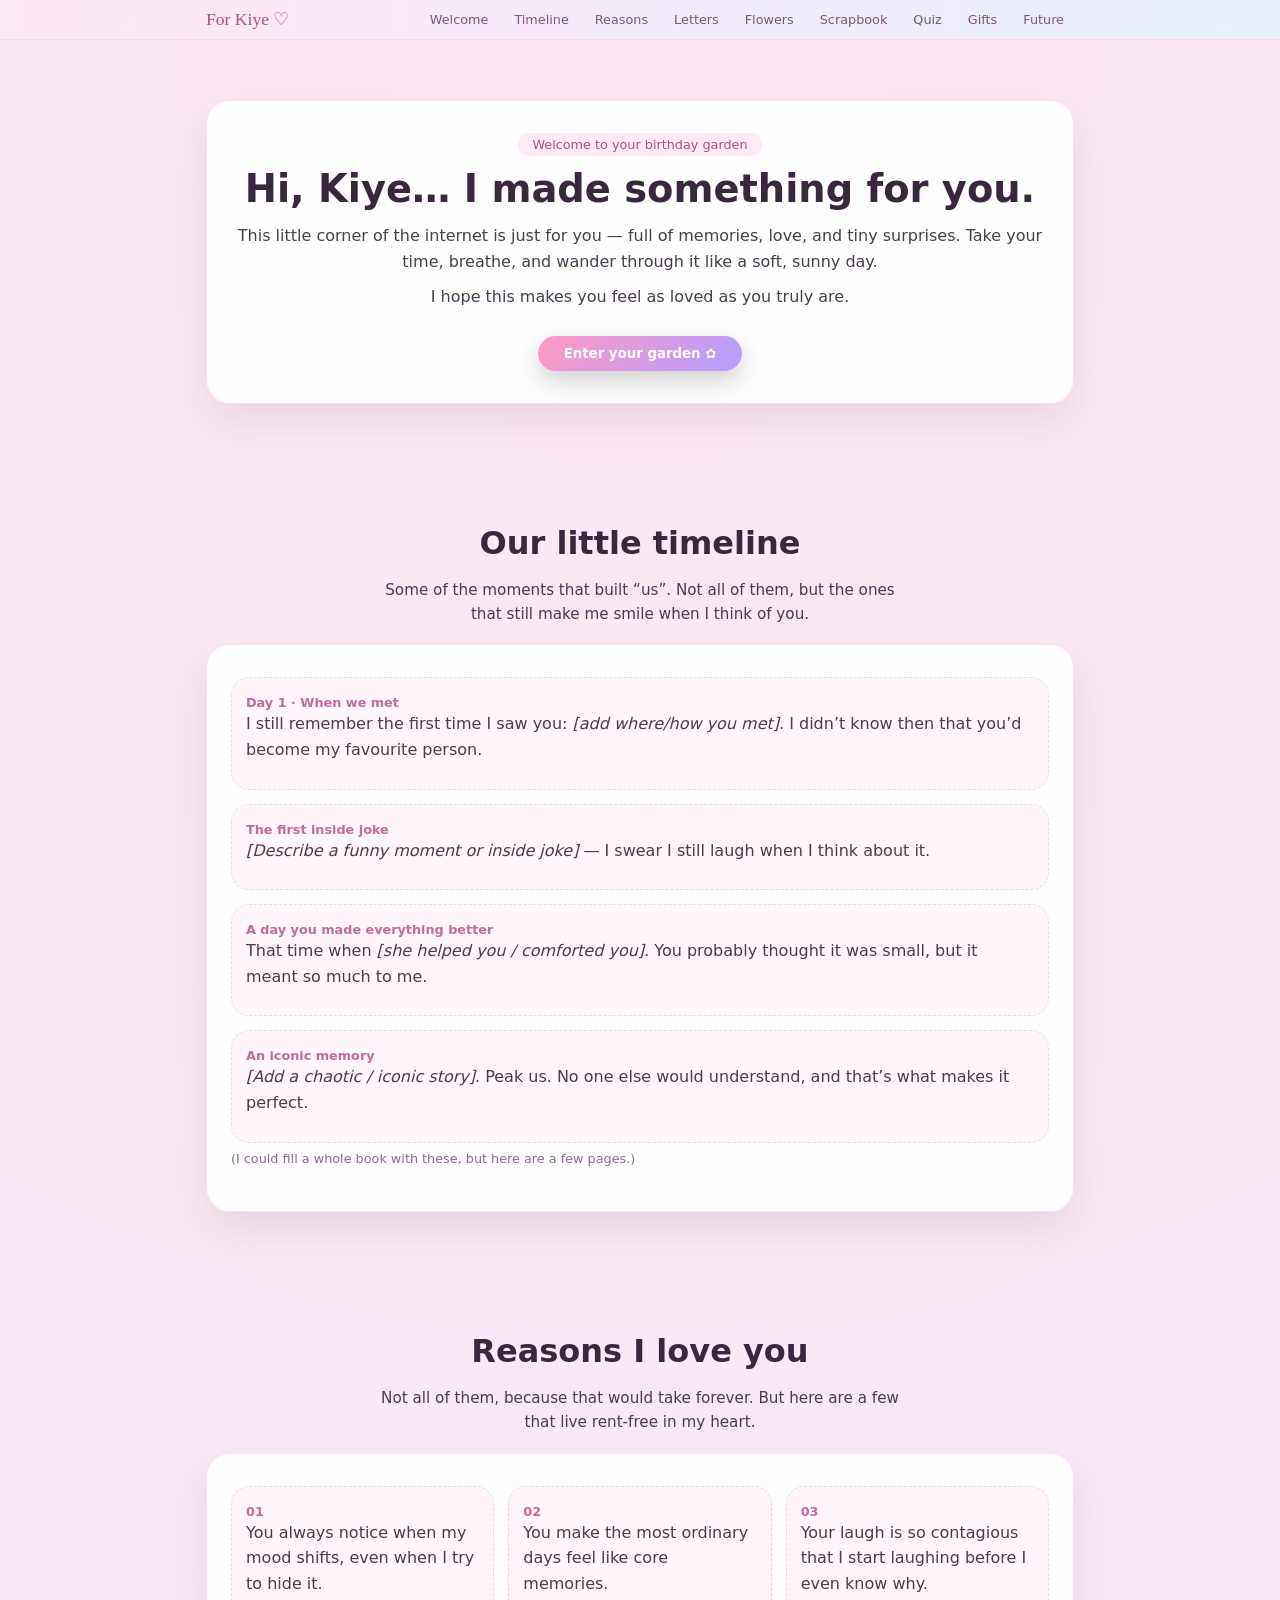
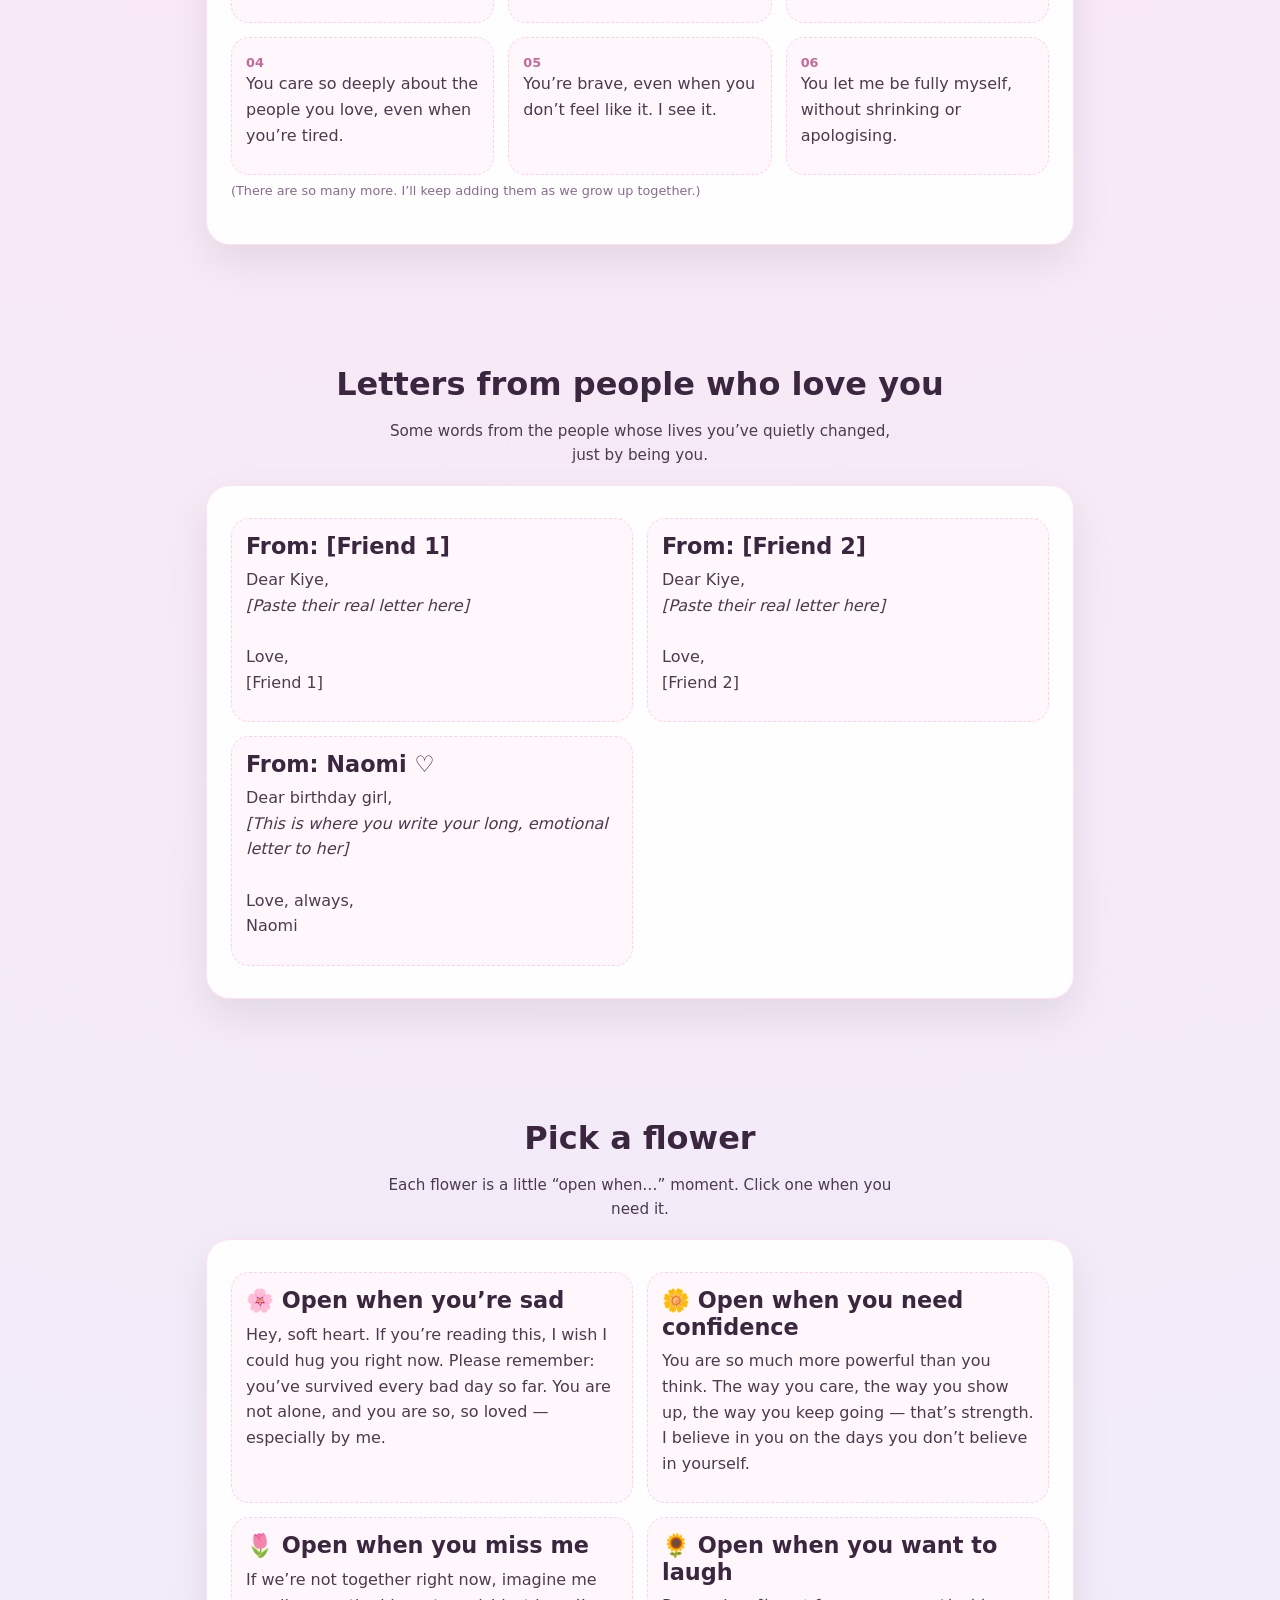
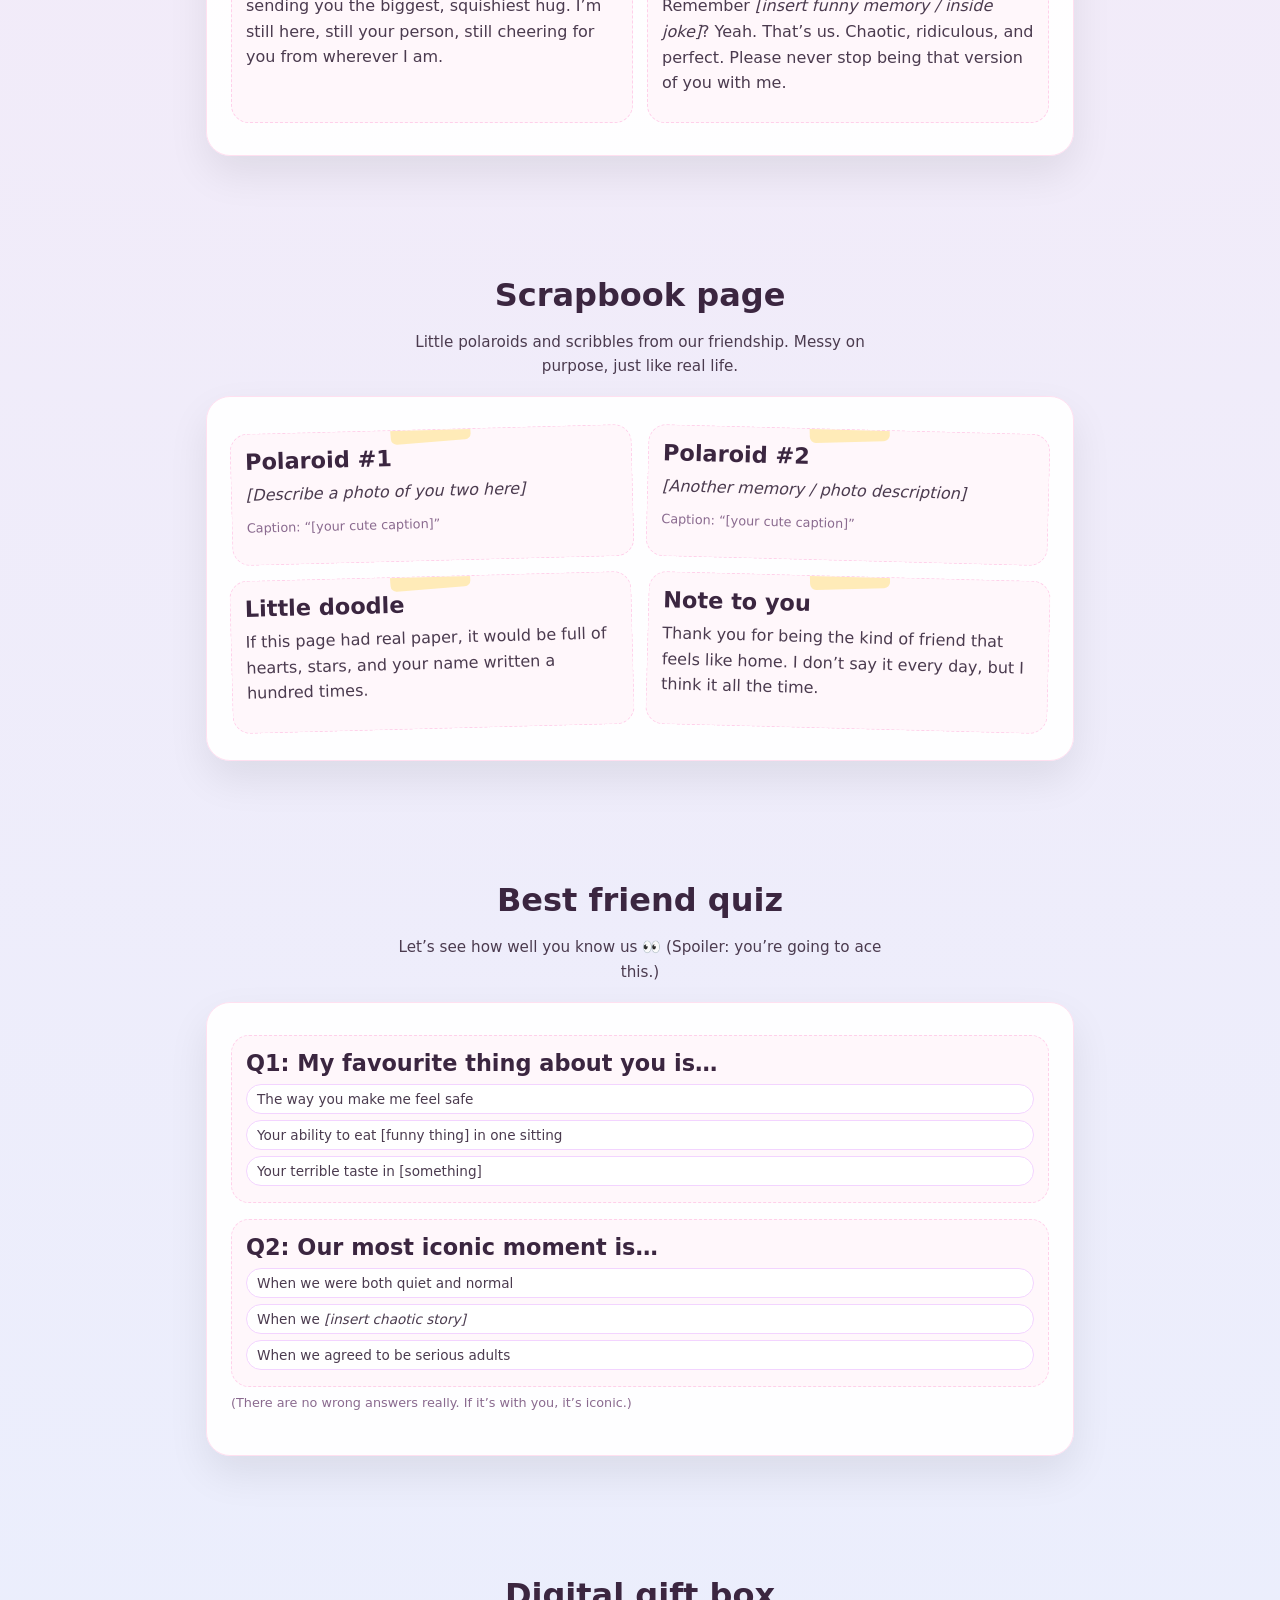
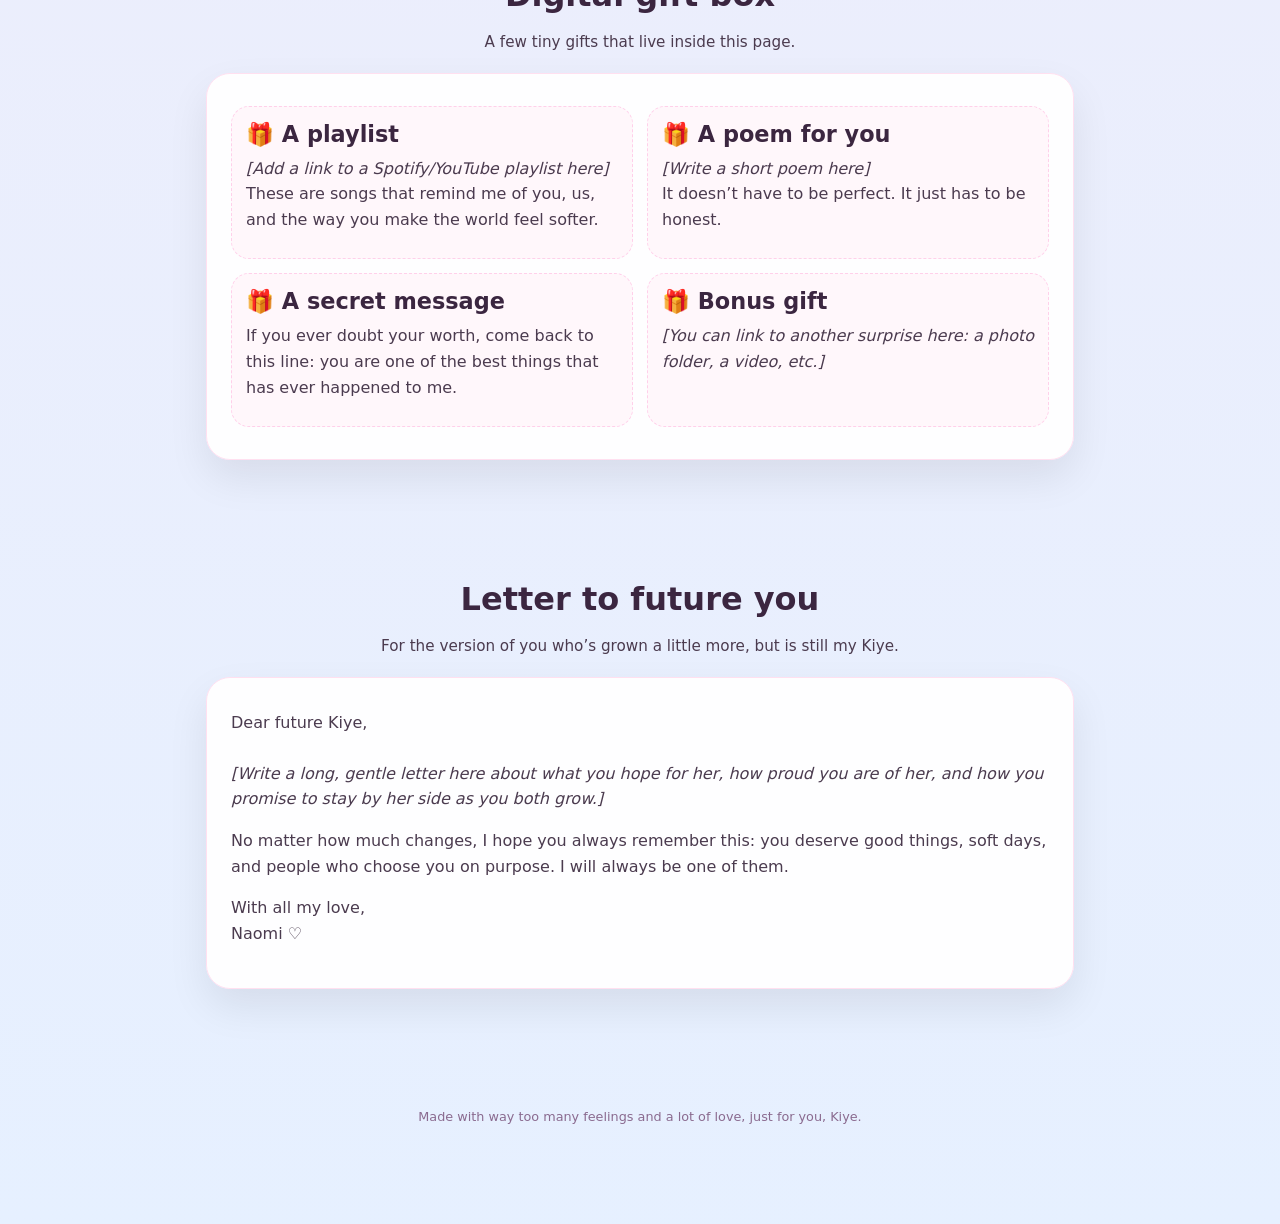
==== index.html @ 46d987bc "Rename index.html.md to index.html" ====
<!DOCTYPE html>  
<html lang="en">  
<head>  
  <meta charset="UTF-8" />  
  <title>Kiye’s Birthday Garden</title>  
  <meta name="viewport" content="width=device-width, initial-scale=1" />  
  <style>  
    :root {  
      --bg1: #ffe6f2;  
      --bg2: #e6f0ff;  
      --card: #ffffffee;  
      --accent: #ff9ac4;  
      --accent2: #b39dff;  
      --text: #4b3b4f;  
      --soft: #fff7fb;  
    }  
  
    * {  
      box-sizing: border-box;  
      margin: 0;  
      padding: 0;  
      font-family: "Poppins", system-ui, -apple-system, BlinkMacSystemFont, sans-serif;  
    }  
  
    body {  
      background: radial-gradient(circle at top, var(--bg1), var(--bg2));  
      color: var(--text);  
      min-height: 100vh;  
      overflow-x: hidden;  
    }  
  
    /* Simple floating petals */  
    .petal {  
      position: fixed;  
      width: 14px;  
      height: 18px;  
      background: #ffd1e6;  
      border-radius: 50% 50% 50% 0;  
      opacity: 0.7;  
      animation: fall 12s linear infinite;  
      z-index: 0;  
    }  
  
    @keyframes fall {  
      0% {  
        transform: translateY(-10vh) translateX(0) rotate(0deg);  
        opacity: 0;  
      }  
      10% {  
        opacity: 0.7;  
      }  
      100% {  
        transform: translateY(110vh) translateX(40px) rotate(120deg);  
        opacity: 0;  
      }  
    }  
  
    main {  
      position: relative;  
      z-index: 1;  
    }  
  
    section {  
      padding: 60px 16px;  
      max-width: 900px;  
      margin: 0 auto;  
    }  
  
    .card {  
      background: var(--card);  
      border-radius: 24px;  
      padding: 32px 24px;  
      box-shadow: 0 18px 40px rgba(0, 0, 0, 0.08);  
      border: 1px solid #ffe0f0;  
    }  
  
    h1, h2, h3 {  
      font-family: "Dancing Script", "Segoe Script", system-ui;  
      color: #3b2640;  
    }  
  
    h1 {  
      font-size: 2.4rem;  
      margin-bottom: 12px;  
    }  
  
    h2 {  
      font-size: 2rem;  
      margin-bottom: 16px;  
    }  
  
    h3 {  
      font-size: 1.4rem;  
      margin-bottom: 8px;  
    }  
  
    p {  
      line-height: 1.6;  
      margin-bottom: 10px;  
    }  
  
    .center {  
      text-align: center;  
    }  
  
    .btn {  
      display: inline-block;  
      padding: 10px 26px;  
      border-radius: 999px;  
      border: none;  
      background: linear-gradient(135deg, var(--accent), var(--accent2));  
      color: white;  
      font-weight: 600;  
      cursor: pointer;  
      box-shadow: 0 10px 25px rgba(0, 0, 0, 0.18);  
      transition: transform 0.15s ease, box-shadow 0.15s ease;  
      text-decoration: none;  
      margin-top: 16px;  
    }  
  
    .btn:hover {  
      transform: translateY(-2px);  
      box-shadow: 0 14px 30px rgba(0, 0, 0, 0.22);  
    }  
  
    .pill {  
      display: inline-block;  
      padding: 4px 14px;  
      border-radius: 999px;  
      background: #ffeaf6;  
      color: #b34f7a;  
      font-size: 0.8rem;  
      margin-bottom: 10px;  
    }  
  
    .grid {  
      display: grid;  
      gap: 14px;  
    }  
  
    @media (min-width: 700px) {  
      .grid-2 {  
        grid-template-columns: repeat(2, minmax(0, 1fr));  
      }  
      .grid-3 {  
        grid-template-columns: repeat(3, minmax(0, 1fr));  
      }  
    }  
  
    .reason-card, .flower-card, .letter-card, .scrap-card, .quiz-card, .gift-card {  
      background: var(--soft);  
      border-radius: 18px;  
      padding: 14px 14px 16px;  
      border: 1px dashed #ffd0ea;  
      position: relative;  
      overflow: hidden;  
    }  
  
    .reason-card span.num {  
      font-size: 0.8rem;  
      color: #c46a9a;  
      font-weight: 600;  
    }  
  
    .tag {  
      font-size: 0.75rem;  
      background: #f2e9ff;  
      color: #6b4bb3;  
      padding: 3px 10px;  
      border-radius: 999px;  
      display: inline-block;  
      margin-top: 6px;  
    }  
  
    .section-title {  
      margin-bottom: 18px;  
      text-align: center;  
    }  
  
    .section-title p {  
      max-width: 520px;  
      margin: 6px auto 0;  
      font-size: 0.95rem;  
    }  
  
    .hidden {  
      display: none;  
    }  
  
    nav {  
      position: sticky;  
      top: 0;  
      z-index: 5;  
      background: linear-gradient(to right, #ffe6f2ee, #e6f0ffee);  
      backdrop-filter: blur(10px);  
      border-bottom: 1px solid #ffd6ec;  
    }  
  
    nav .nav-inner {  
      max-width: 900px;  
      margin: 0 auto;  
      padding: 8px 16px;  
      display: flex;  
      align-items: center;  
      justify-content: space-between;  
      gap: 10px;  
      font-size: 0.9rem;  
    }  
  
    nav .nav-links {  
      display: flex;  
      flex-wrap: wrap;  
      gap: 6px;  
    }  
  
    nav button {  
      border-radius: 999px;  
      border: none;  
      padding: 4px 10px;  
      background: transparent;  
      cursor: pointer;  
      color: #7a567f;  
      font-size: 0.8rem;  
    }  
  
    nav button:hover {  
      background: #ffeaf6;  
    }  
  
    nav .logo {  
      font-family: "Dancing Script", "Segoe Script";  
      font-size: 1.1rem;  
      color: #b34f7a;  
    }  
  
    .scrap-card {  
      transform: rotate(-1.5deg);  
    }  
  
    .scrap-card:nth-child(2n) {  
      transform: rotate(1.5deg);  
    }  
  
    .scrap-tape {  
      position: absolute;  
      top: -10px;  
      left: 50%;  
      transform: translateX(-50%) rotate(-3deg);  
      width: 80px;  
      height: 22px;  
      background: #ffe9a8;  
      opacity: 0.8;  
      border-radius: 6px;  
    }  
  
    .quiz-option {  
      margin-top: 6px;  
      padding: 6px 10px;  
      border-radius: 999px;  
      border: 1px solid #f3d4ff;  
      font-size: 0.85rem;  
      cursor: pointer;  
      background: white;  
    }  
  
    .quiz-option.correct {  
      background: #e4ffe9;  
      border-color: #8fd39f;  
    }  
  
    .quiz-option.wrong {  
      background: #ffe4e4;  
      border-color: #ff9b9b;  
    }  
  
    .small-note {  
      font-size: 0.8rem;  
      color: #8a6a8f;  
      margin-top: 6px;  
    }  
  
    .footer {  
      text-align: center;  
      font-size: 0.8rem;  
      padding-bottom: 40px;  
      color: #8a6a8f;  
    }  
  </style>  
</head>  
<body>  
  <!-- floating petals -->  
  <script>  
    for (let i = 0; i < 18; i++) {  
      const p = document.createElement("div");  
      p.className = "petal";  
      p.style.left = Math.random() * 100 + "vw";  
      p.style.animationDelay = (Math.random() * 10) + "s";  
      p.style.opacity = 0.4 + Math.random() * 0.4;  
      document.body.appendChild(p);  
    }  
  </script>  
  
  <nav>  
    <div class="nav-inner">  
      <div class="logo">For Kiye ♡</div>  
      <div class="nav-links">  
        <button onclick="scrollToSection('welcome')">Welcome</button>  
        <button onclick="scrollToSection('timeline')">Timeline</button>  
        <button onclick="scrollToSection('reasons')">Reasons</button>  
        <button onclick="scrollToSection('letters')">Letters</button>  
        <button onclick="scrollToSection('flowers')">Flowers</button>  
        <button onclick="scrollToSection('scrapbook')">Scrapbook</button>  
        <button onclick="scrollToSection('quiz')">Quiz</button>  
        <button onclick="scrollToSection('gifts')">Gifts</button>  
        <button onclick="scrollToSection('future')">Future</button>  
      </div>  
    </div>  
  </nav>  
  
  <main>  
    <!-- WELCOME -->  
    <section id="welcome">  
      <div class="card center">  
        <div class="pill">Welcome to your birthday garden</div>  
        <h1>Hi, Kiye… I made something for you.</h1>  
        <p>  
          This little corner of the internet is just for you — full of memories, love,  
          and tiny surprises. Take your time, breathe, and wander through it like a  
          soft, sunny day.  
        </p>  
        <p>  
          I hope this makes you feel as loved as you truly are.  
        </p>  
        <button class="btn" onclick="scrollToSection('timeline')">Enter your garden ✿</button>  
      </div>  
    </section>  
  
    <!-- TIMELINE -->  
    <section id="timeline">  
      <div class="section-title">  
        <h2>Our little timeline</h2>  
        <p>Some of the moments that built “us”. Not all of them, but the ones that still make me smile when I think of you.</p>  
      </div>  
      <div class="card">  
        <div class="grid">  
          <!-- Edit these items with your real memories -->  
          <div class="reason-card">  
            <span class="num">Day 1 · When we met</span>  
            <p>  
              I still remember the first time I saw you: <em>[add where/how you met]</em>.  
              I didn’t know then that you’d become my favourite person.  
            </p>  
          </div>  
          <div class="reason-card">  
            <span class="num">The first inside joke</span>  
            <p>  
              <em>[Describe a funny moment or inside joke]</em> — I swear I still laugh  
              when I think about it.  
            </p>  
          </div>  
          <div class="reason-card">  
            <span class="num">A day you made everything better</span>  
            <p>  
              That time when <em>[she helped you / comforted you]</em>. You probably  
              thought it was small, but it meant so much to me.  
            </p>  
          </div>  
          <div class="reason-card">  
            <span class="num">An iconic memory</span>  
            <p>  
              <em>[Add a chaotic / iconic story]</em>. Peak us. No one else would  
              understand, and that’s what makes it perfect.  
            </p>  
          </div>  
        </div>  
        <p class="small-note">  
          (I could fill a whole book with these, but here are a few pages.)  
        </p>  
      </div>  
    </section>  
  
    <!-- REASONS I LOVE YOU -->  
    <section id="reasons">  
      <div class="section-title">  
        <h2>Reasons I love you</h2>  
        <p>Not all of them, because that would take forever. But here are a few that live rent-free in my heart.</p>  
      </div>  
      <div class="card">  
        <div class="grid grid-3">  
          <!-- Duplicate and edit as many as you want -->  
          <div class="reason-card">  
            <span class="num">01</span>  
            <p>You always notice when my mood shifts, even when I try to hide it.</p>  
          </div>  
          <div class="reason-card">  
            <span class="num">02</span>  
            <p>You make the most ordinary days feel like core memories.</p>  
          </div>  
          <div class="reason-card">  
            <span class="num">03</span>  
            <p>Your laugh is so contagious that I start laughing before I even know why.</p>  
          </div>  
          <div class="reason-card">  
            <span class="num">04</span>  
            <p>You care so deeply about the people you love, even when you’re tired.</p>  
          </div>  
          <div class="reason-card">  
            <span class="num">05</span>  
            <p>You’re brave, even when you don’t feel like it. I see it.</p>  
          </div>  
          <div class="reason-card">  
            <span class="num">06</span>  
            <p>You let me be fully myself, without shrinking or apologising.</p>  
          </div>  
        </div>  
        <p class="small-note">  
          (There are so many more. I’ll keep adding them as we grow up together.)  
        </p>  
      </div>  
    </section>  
  
    <!-- LETTERS FROM FRIENDS -->  
    <section id="letters">  
      <div class="section-title">  
        <h2>Letters from people who love you</h2>  
        <p>Some words from the people whose lives you’ve quietly changed, just by being you.</p>  
      </div>  
      <div class="card">  
        <div class="grid grid-2">  
          <!-- Friend letter 1 -->  
          <div class="letter-card">  
            <h3>From: [Friend 1]</h3>  
            <p>  
              Dear Kiye,<br />  
              <em>[Paste their real letter here]</em><br /><br />  
              Love,<br />  
              [Friend 1]  
            </p>  
          </div>  
          <!-- Friend letter 2 -->  
          <div class="letter-card">  
            <h3>From: [Friend 2]</h3>  
            <p>  
              Dear Kiye,<br />  
              <em>[Paste their real letter here]</em><br /><br />  
              Love,<br />  
              [Friend 2]  
            </p>  
          </div>  
          <!-- Add more letter-card divs as needed -->  
          <div class="letter-card">  
            <h3>From: Naomi ♡</h3>  
            <p>  
              Dear birthday girl,<br />  
              <em>[This is where you write your long, emotional letter to her]</em><br /><br />  
              Love, always,<br />  
              Naomi  
            </p>  
          </div>  
        </div>  
      </div>  
    </section>  
  
    <!-- FLOWER SURPRISE PAGE -->  
    <section id="flowers">  
      <div class="section-title">  
        <h2>Pick a flower</h2>  
        <p>Each flower is a little “open when…” moment. Click one when you need it.</p>  
      </div>  
      <div class="card">  
        <div class="grid grid-2">  
          <div class="flower-card">  
            <h3>🌸 Open when you’re sad</h3>  
            <p>  
              Hey, soft heart. If you’re reading this, I wish I could hug you right now.  
              Please remember: you’ve survived every bad day so far. You are not alone,  
              and you are so, so loved — especially by me.  
            </p>  
          </div>  
          <div class="flower-card">  
            <h3>🌼 Open when you need confidence</h3>  
            <p>  
              You are so much more powerful than you think. The way you care, the way  
              you show up, the way you keep going — that’s strength. I believe in you  
              on the days you don’t believe in yourself.  
            </p>  
          </div>  
          <div class="flower-card">  
            <h3>🌷 Open when you miss me</h3>  
            <p>  
              If we’re not together right now, imagine me sending you the biggest,  
              squishiest hug. I’m still here, still your person, still cheering for you  
              from wherever I am.  
            </p>  
          </div>  
          <div class="flower-card">  
            <h3>🌻 Open when you want to laugh</h3>  
            <p>  
              Remember <em>[insert funny memory / inside joke]</em>? Yeah. That’s us.  
              Chaotic, ridiculous, and perfect. Please never stop being that version of  
              you with me.  
            </p>  
          </div>  
        </div>  
      </div>  
    </section>  
  
    <!-- SCRAPBOOK -->  
    <section id="scrapbook">  
      <div class="section-title">  
        <h2>Scrapbook page</h2>  
        <p>Little polaroids and scribbles from our friendship. Messy on purpose, just like real life.</p>  
      </div>  
      <div class="card">  
        <div class="grid grid-2">  
          <div class="scrap-card">  
            <div class="scrap-tape"></div>  
            <h3>Polaroid #1</h3>  
            <p><em>[Describe a photo of you two here]</em></p>  
            <p class="small-note">Caption: “[your cute caption]”</p>  
          </div>  
          <div class="scrap-card">  
            <div class="scrap-tape"></div>  
            <h3>Polaroid #2</h3>  
            <p><em>[Another memory / photo description]</em></p>  
            <p class="small-note">Caption: “[your cute caption]”</p>  
          </div>  
          <div class="scrap-card">  
            <div class="scrap-tape"></div>  
            <h3>Little doodle</h3>  
            <p>  
              If this page had real paper, it would be full of hearts, stars, and your  
              name written a hundred times.  
            </p>  
          </div>  
          <div class="scrap-card">  
            <div class="scrap-tape"></div>  
            <h3>Note to you</h3>  
            <p>  
              Thank you for being the kind of friend that feels like home. I don’t say  
              it every day, but I think it all the time.  
            </p>  
          </div>  
        </div>  
      </div>  
    </section>  
  
    <!-- QUIZ -->  
    <section id="quiz">  
      <div class="section-title">  
        <h2>Best friend quiz</h2>  
        <p>Let’s see how well you know us 👀 (Spoiler: you’re going to ace this.)</p>  
      </div>  
      <div class="card">  
        <div class="quiz-card">  
          <h3>Q1: My favourite thing about you is…</h3>  
          <div class="quiz-option" onclick="markQuiz(this, true)">The way you make me feel safe</div>  
          <div class="quiz-option" onclick="markQuiz(this, false)">Your ability to eat [funny thing] in one sitting</div>  
          <div class="quiz-option" onclick="markQuiz(this, false)">Your terrible taste in [something]</div>  
        </div>  
        <div class="quiz-card" style="margin-top: 16px;">  
          <h3>Q2: Our most iconic moment is…</h3>  
          <div class="quiz-option" onclick="markQuiz(this, false)">When we were both quiet and normal</div>  
          <div class="quiz-option" onclick="markQuiz(this, true)">When we <em>[insert chaotic story]</em></div>  
          <div class="quiz-option" onclick="markQuiz(this, false)">When we agreed to be serious adults</div>  
        </div>  
        <p class="small-note">  
          (There are no wrong answers really. If it’s with you, it’s iconic.)  
        </p>  
      </div>  
    </section>  
  
    <!-- GIFTS -->  
    <section id="gifts">  
      <div class="section-title">  
        <h2>Digital gift box</h2>  
        <p>A few tiny gifts that live inside this page.</p>  
      </div>  
      <div class="card">  
        <div class="grid grid-2">  
          <div class="gift-card">  
            <h3>🎁 A playlist</h3>  
            <p>  
              <em>[Add a link to a Spotify/YouTube playlist here]</em><br />  
              These are songs that remind me of you, us, and the way you make the world  
              feel softer.  
            </p>  
          </div>  
          <div class="gift-card">  
            <h3>🎁 A poem for you</h3>  
            <p>  
              <em>[Write a short poem here]</em><br />  
              It doesn’t have to be perfect. It just has to be honest.  
            </p>  
          </div>  
          <div class="gift-card">  
            <h3>🎁 A secret message</h3>  
            <p>  
              If you ever doubt your worth, come back to this line: you are one of the  
              best things that has ever happened to me.  
            </p>  
          </div>  
          <div class="gift-card">  
            <h3>🎁 Bonus gift</h3>  
            <p>  
              <em>[You can link to another surprise here: a photo folder, a video, etc.]</em>  
            </p>  
          </div>  
        </div>  
      </div>  
    </section>  
  
    <!-- LETTER TO FUTURE KIYE -->  
    <section id="future">  
      <div class="section-title">  
        <h2>Letter to future you</h2>  
        <p>For the version of you who’s grown a little more, but is still my Kiye.</p>  
      </div>  
      <div class="card">  
        <p>  
          Dear future Kiye,<br /><br />  
          <em>  
            [Write a long, gentle letter here about what you hope for her, how proud  
            you are of her, and how you promise to stay by her side as you both grow.]  
          </em>  
        </p>  
        <p style="margin-top: 16px;">  
          No matter how much changes, I hope you always remember this: you deserve good  
          things, soft days, and people who choose you on purpose. I will always be one  
          of them.  
        </p>  
        <p style="margin-top: 16px;">  
          With all my love,<br />  
          Naomi ♡  
        </p>  
      </div>  
    </section>  
  
    <section>  
      <div class="footer">  
        Made with way too many feelings and a lot of love, just for you, Kiye.  
      </div>  
    </section>  
  </main>  
  
  <script>  
    function scrollToSection(id) {  
      const el = document.getElementById(id);  
      if (!el) return;  
      window.scrollTo({  
        top: el.offsetTop - 70,  
        behavior: "smooth"  
      });  
    }  
  
    function markQuiz(el, isCorrect) {  
      const siblings = el.parentElement.querySelectorAll(".quiz-option");  
      siblings.forEach(s => {  
        s.classList.remove("correct", "wrong");  
      });  
      el.classList.add(isCorrect ? "correct" : "wrong");  
    }  
  </script>  
</body>  
</html>
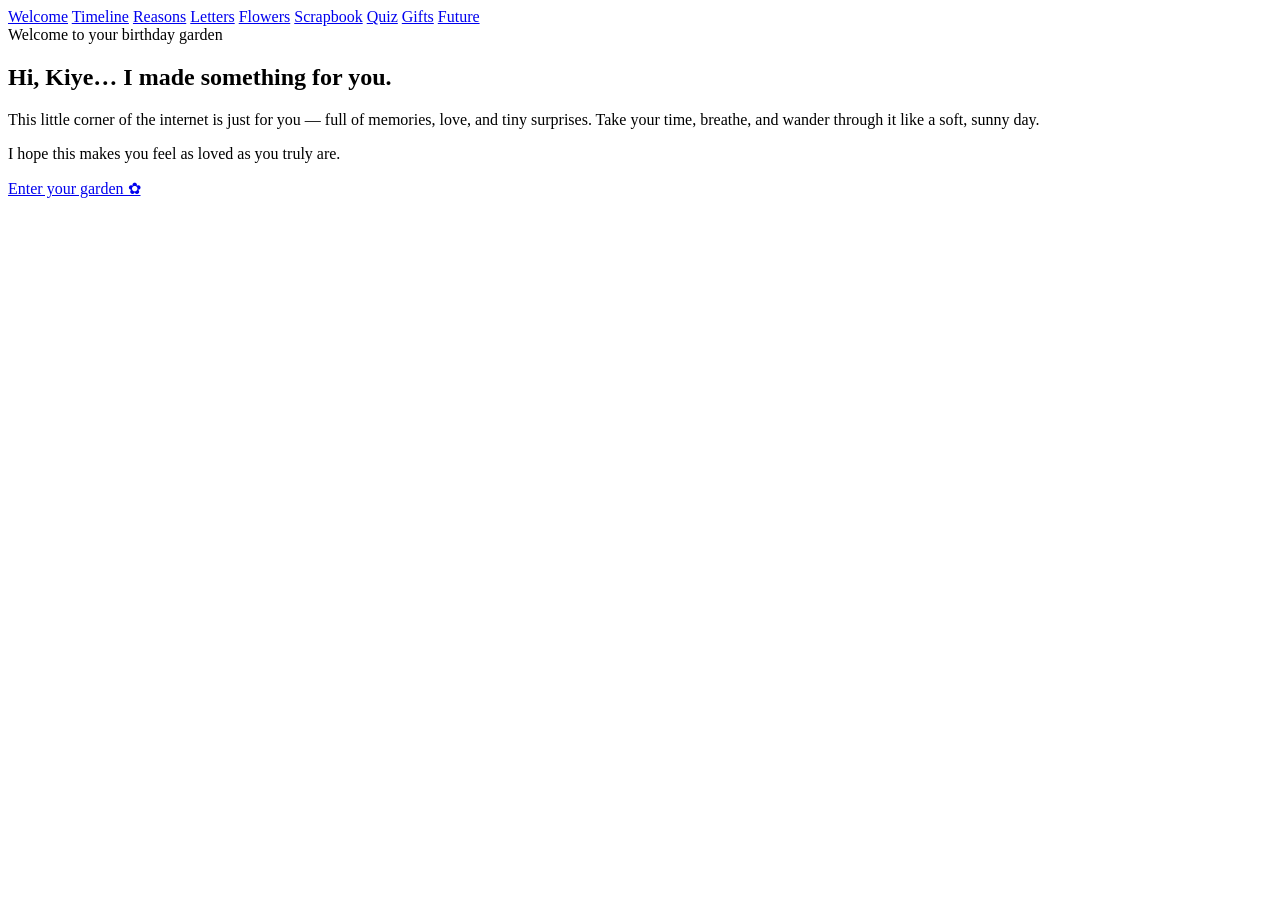
==== commit bfb1c7ef: "index.html" ====
--- a/index.html
+++ b/index.html
@@ -1,666 +1,44 @@
-<!DOCTYPE html>  
-<html lang="en">  
-<head>  
-  <meta charset="UTF-8" />  
-  <title>Kiye’s Birthday Garden</title>  
-  <meta name="viewport" content="width=device-width, initial-scale=1" />  
-  <style>  
-    :root {  
-      --bg1: #ffe6f2;  
-      --bg2: #e6f0ff;  
-      --card: #ffffffee;  
-      --accent: #ff9ac4;  
-      --accent2: #b39dff;  
-      --text: #4b3b4f;  
-      --soft: #fff7fb;  
-    }  
-  
-    * {  
-      box-sizing: border-box;  
-      margin: 0;  
-      padding: 0;  
-      font-family: "Poppins", system-ui, -apple-system, BlinkMacSystemFont, sans-serif;  
-    }  
-  
-    body {  
-      background: radial-gradient(circle at top, var(--bg1), var(--bg2));  
-      color: var(--text);  
-      min-height: 100vh;  
-      overflow-x: hidden;  
-    }  
-  
-    /* Simple floating petals */  
-    .petal {  
-      position: fixed;  
-      width: 14px;  
-      height: 18px;  
-      background: #ffd1e6;  
-      border-radius: 50% 50% 50% 0;  
-      opacity: 0.7;  
-      animation: fall 12s linear infinite;  
-      z-index: 0;  
-    }  
-  
-    @keyframes fall {  
-      0% {  
-        transform: translateY(-10vh) translateX(0) rotate(0deg);  
-        opacity: 0;  
-      }  
-      10% {  
-        opacity: 0.7;  
-      }  
-      100% {  
-        transform: translateY(110vh) translateX(40px) rotate(120deg);  
-        opacity: 0;  
-      }  
-    }  
-  
-    main {  
-      position: relative;  
-      z-index: 1;  
-    }  
-  
-    section {  
-      padding: 60px 16px;  
-      max-width: 900px;  
-      margin: 0 auto;  
-    }  
-  
-    .card {  
-      background: var(--card);  
-      border-radius: 24px;  
-      padding: 32px 24px;  
-      box-shadow: 0 18px 40px rgba(0, 0, 0, 0.08);  
-      border: 1px solid #ffe0f0;  
-    }  
-  
-    h1, h2, h3 {  
-      font-family: "Dancing Script", "Segoe Script", system-ui;  
-      color: #3b2640;  
-    }  
-  
-    h1 {  
-      font-size: 2.4rem;  
-      margin-bottom: 12px;  
-    }  
-  
-    h2 {  
-      font-size: 2rem;  
-      margin-bottom: 16px;  
-    }  
-  
-    h3 {  
-      font-size: 1.4rem;  
-      margin-bottom: 8px;  
-    }  
-  
-    p {  
-      line-height: 1.6;  
-      margin-bottom: 10px;  
-    }  
-  
-    .center {  
-      text-align: center;  
-    }  
-  
-    .btn {  
-      display: inline-block;  
-      padding: 10px 26px;  
-      border-radius: 999px;  
-      border: none;  
-      background: linear-gradient(135deg, var(--accent), var(--accent2));  
-      color: white;  
-      font-weight: 600;  
-      cursor: pointer;  
-      box-shadow: 0 10px 25px rgba(0, 0, 0, 0.18);  
-      transition: transform 0.15s ease, box-shadow 0.15s ease;  
-      text-decoration: none;  
-      margin-top: 16px;  
-    }  
-  
-    .btn:hover {  
-      transform: translateY(-2px);  
-      box-shadow: 0 14px 30px rgba(0, 0, 0, 0.22);  
-    }  
-  
-    .pill {  
-      display: inline-block;  
-      padding: 4px 14px;  
-      border-radius: 999px;  
-      background: #ffeaf6;  
-      color: #b34f7a;  
-      font-size: 0.8rem;  
-      margin-bottom: 10px;  
-    }  
-  
-    .grid {  
-      display: grid;  
-      gap: 14px;  
-    }  
-  
-    @media (min-width: 700px) {  
-      .grid-2 {  
-        grid-template-columns: repeat(2, minmax(0, 1fr));  
-      }  
-      .grid-3 {  
-        grid-template-columns: repeat(3, minmax(0, 1fr));  
-      }  
-    }  
-  
-    .reason-card, .flower-card, .letter-card, .scrap-card, .quiz-card, .gift-card {  
-      background: var(--soft);  
-      border-radius: 18px;  
-      padding: 14px 14px 16px;  
-      border: 1px dashed #ffd0ea;  
-      position: relative;  
-      overflow: hidden;  
-    }  
-  
-    .reason-card span.num {  
-      font-size: 0.8rem;  
-      color: #c46a9a;  
-      font-weight: 600;  
-    }  
-  
-    .tag {  
-      font-size: 0.75rem;  
-      background: #f2e9ff;  
-      color: #6b4bb3;  
-      padding: 3px 10px;  
-      border-radius: 999px;  
-      display: inline-block;  
-      margin-top: 6px;  
-    }  
-  
-    .section-title {  
-      margin-bottom: 18px;  
-      text-align: center;  
-    }  
-  
-    .section-title p {  
-      max-width: 520px;  
-      margin: 6px auto 0;  
-      font-size: 0.95rem;  
-    }  
-  
-    .hidden {  
-      display: none;  
-    }  
-  
-    nav {  
-      position: sticky;  
-      top: 0;  
-      z-index: 5;  
-      background: linear-gradient(to right, #ffe6f2ee, #e6f0ffee);  
-      backdrop-filter: blur(10px);  
-      border-bottom: 1px solid #ffd6ec;  
-    }  
-  
-    nav .nav-inner {  
-      max-width: 900px;  
-      margin: 0 auto;  
-      padding: 8px 16px;  
-      display: flex;  
-      align-items: center;  
-      justify-content: space-between;  
-      gap: 10px;  
-      font-size: 0.9rem;  
-    }  
-  
-    nav .nav-links {  
-      display: flex;  
-      flex-wrap: wrap;  
-      gap: 6px;  
-    }  
-  
-    nav button {  
-      border-radius: 999px;  
-      border: none;  
-      padding: 4px 10px;  
-      background: transparent;  
-      cursor: pointer;  
-      color: #7a567f;  
-      font-size: 0.8rem;  
-    }  
-  
-    nav button:hover {  
-      background: #ffeaf6;  
-    }  
-  
-    nav .logo {  
-      font-family: "Dancing Script", "Segoe Script";  
-      font-size: 1.1rem;  
-      color: #b34f7a;  
-    }  
-  
-    .scrap-card {  
-      transform: rotate(-1.5deg);  
-    }  
-  
-    .scrap-card:nth-child(2n) {  
-      transform: rotate(1.5deg);  
-    }  
-  
-    .scrap-tape {  
-      position: absolute;  
-      top: -10px;  
-      left: 50%;  
-      transform: translateX(-50%) rotate(-3deg);  
-      width: 80px;  
-      height: 22px;  
-      background: #ffe9a8;  
-      opacity: 0.8;  
-      border-radius: 6px;  
-    }  
-  
-    .quiz-option {  
-      margin-top: 6px;  
-      padding: 6px 10px;  
-      border-radius: 999px;  
-      border: 1px solid #f3d4ff;  
-      font-size: 0.85rem;  
-      cursor: pointer;  
-      background: white;  
-    }  
-  
-    .quiz-option.correct {  
-      background: #e4ffe9;  
-      border-color: #8fd39f;  
-    }  
-  
-    .quiz-option.wrong {  
-      background: #ffe4e4;  
-      border-color: #ff9b9b;  
-    }  
-  
-    .small-note {  
-      font-size: 0.8rem;  
-      color: #8a6a8f;  
-      margin-top: 6px;  
-    }  
-  
-    .footer {  
-      text-align: center;  
-      font-size: 0.8rem;  
-      padding-bottom: 40px;  
-      color: #8a6a8f;  
-    }  
-  </style>  
-</head>  
-<body>  
-  <!-- floating petals -->  
-  <script>  
-    for (let i = 0; i < 18; i++) {  
-      const p = document.createElement("div");  
-      p.className = "petal";  
-      p.style.left = Math.random() * 100 + "vw";  
-      p.style.animationDelay = (Math.random() * 10) + "s";  
-      p.style.opacity = 0.4 + Math.random() * 0.4;  
-      document.body.appendChild(p);  
-    }  
-  </script>  
-  
-  <nav>  
-    <div class="nav-inner">  
-      <div class="logo">For Kiye ♡</div>  
-      <div class="nav-links">  
-        <button onclick="scrollToSection('welcome')">Welcome</button>  
-        <button onclick="scrollToSection('timeline')">Timeline</button>  
-        <button onclick="scrollToSection('reasons')">Reasons</button>  
-        <button onclick="scrollToSection('letters')">Letters</button>  
-        <button onclick="scrollToSection('flowers')">Flowers</button>  
-        <button onclick="scrollToSection('scrapbook')">Scrapbook</button>  
-        <button onclick="scrollToSection('quiz')">Quiz</button>  
-        <button onclick="scrollToSection('gifts')">Gifts</button>  
-        <button onclick="scrollToSection('future')">Future</button>  
-      </div>  
-    </div>  
-  </nav>  
-  
-  <main>  
-    <!-- WELCOME -->  
-    <section id="welcome">  
-      <div class="card center">  
-        <div class="pill">Welcome to your birthday garden</div>  
-        <h1>Hi, Kiye… I made something for you.</h1>  
-        <p>  
-          This little corner of the internet is just for you — full of memories, love,  
-          and tiny surprises. Take your time, breathe, and wander through it like a  
-          soft, sunny day.  
-        </p>  
-        <p>  
-          I hope this makes you feel as loved as you truly are.  
-        </p>  
-        <button class="btn" onclick="scrollToSection('timeline')">Enter your garden ✿</button>  
-      </div>  
-    </section>  
-  
-    <!-- TIMELINE -->  
-    <section id="timeline">  
-      <div class="section-title">  
-        <h2>Our little timeline</h2>  
-        <p>Some of the moments that built “us”. Not all of them, but the ones that still make me smile when I think of you.</p>  
-      </div>  
-      <div class="card">  
-        <div class="grid">  
-          <!-- Edit these items with your real memories -->  
-          <div class="reason-card">  
-            <span class="num">Day 1 · When we met</span>  
-            <p>  
-              I still remember the first time I saw you: <em>[add where/how you met]</em>.  
-              I didn’t know then that you’d become my favourite person.  
-            </p>  
-          </div>  
-          <div class="reason-card">  
-            <span class="num">The first inside joke</span>  
-            <p>  
-              <em>[Describe a funny moment or inside joke]</em> — I swear I still laugh  
-              when I think about it.  
-            </p>  
-          </div>  
-          <div class="reason-card">  
-            <span class="num">A day you made everything better</span>  
-            <p>  
-              That time when <em>[she helped you / comforted you]</em>. You probably  
-              thought it was small, but it meant so much to me.  
-            </p>  
-          </div>  
-          <div class="reason-card">  
-            <span class="num">An iconic memory</span>  
-            <p>  
-              <em>[Add a chaotic / iconic story]</em>. Peak us. No one else would  
-              understand, and that’s what makes it perfect.  
-            </p>  
-          </div>  
-        </div>  
-        <p class="small-note">  
-          (I could fill a whole book with these, but here are a few pages.)  
-        </p>  
-      </div>  
-    </section>  
-  
-    <!-- REASONS I LOVE YOU -->  
-    <section id="reasons">  
-      <div class="section-title">  
-        <h2>Reasons I love you</h2>  
-        <p>Not all of them, because that would take forever. But here are a few that live rent-free in my heart.</p>  
-      </div>  
-      <div class="card">  
-        <div class="grid grid-3">  
-          <!-- Duplicate and edit as many as you want -->  
-          <div class="reason-card">  
-            <span class="num">01</span>  
-            <p>You always notice when my mood shifts, even when I try to hide it.</p>  
-          </div>  
-          <div class="reason-card">  
-            <span class="num">02</span>  
-            <p>You make the most ordinary days feel like core memories.</p>  
-          </div>  
-          <div class="reason-card">  
-            <span class="num">03</span>  
-            <p>Your laugh is so contagious that I start laughing before I even know why.</p>  
-          </div>  
-          <div class="reason-card">  
-            <span class="num">04</span>  
-            <p>You care so deeply about the people you love, even when you’re tired.</p>  
-          </div>  
-          <div class="reason-card">  
-            <span class="num">05</span>  
-            <p>You’re brave, even when you don’t feel like it. I see it.</p>  
-          </div>  
-          <div class="reason-card">  
-            <span class="num">06</span>  
-            <p>You let me be fully myself, without shrinking or apologising.</p>  
-          </div>  
-        </div>  
-        <p class="small-note">  
-          (There are so many more. I’ll keep adding them as we grow up together.)  
-        </p>  
-      </div>  
-    </section>  
-  
-    <!-- LETTERS FROM FRIENDS -->  
-    <section id="letters">  
-      <div class="section-title">  
-        <h2>Letters from people who love you</h2>  
-        <p>Some words from the people whose lives you’ve quietly changed, just by being you.</p>  
-      </div>  
-      <div class="card">  
-        <div class="grid grid-2">  
-          <!-- Friend letter 1 -->  
-          <div class="letter-card">  
-            <h3>From: [Friend 1]</h3>  
-            <p>  
-              Dear Kiye,<br />  
-              <em>[Paste their real letter here]</em><br /><br />  
-              Love,<br />  
-              [Friend 1]  
-            </p>  
-          </div>  
-          <!-- Friend letter 2 -->  
-          <div class="letter-card">  
-            <h3>From: [Friend 2]</h3>  
-            <p>  
-              Dear Kiye,<br />  
-              <em>[Paste their real letter here]</em><br /><br />  
-              Love,<br />  
-              [Friend 2]  
-            </p>  
-          </div>  
-          <!-- Add more letter-card divs as needed -->  
-          <div class="letter-card">  
-            <h3>From: Naomi ♡</h3>  
-            <p>  
-              Dear birthday girl,<br />  
-              <em>[This is where you write your long, emotional letter to her]</em><br /><br />  
-              Love, always,<br />  
-              Naomi  
-            </p>  
-          </div>  
-        </div>  
-      </div>  
-    </section>  
-  
-    <!-- FLOWER SURPRISE PAGE -->  
-    <section id="flowers">  
-      <div class="section-title">  
-        <h2>Pick a flower</h2>  
-        <p>Each flower is a little “open when…” moment. Click one when you need it.</p>  
-      </div>  
-      <div class="card">  
-        <div class="grid grid-2">  
-          <div class="flower-card">  
-            <h3>🌸 Open when you’re sad</h3>  
-            <p>  
-              Hey, soft heart. If you’re reading this, I wish I could hug you right now.  
-              Please remember: you’ve survived every bad day so far. You are not alone,  
-              and you are so, so loved — especially by me.  
-            </p>  
-          </div>  
-          <div class="flower-card">  
-            <h3>🌼 Open when you need confidence</h3>  
-            <p>  
-              You are so much more powerful than you think. The way you care, the way  
-              you show up, the way you keep going — that’s strength. I believe in you  
-              on the days you don’t believe in yourself.  
-            </p>  
-          </div>  
-          <div class="flower-card">  
-            <h3>🌷 Open when you miss me</h3>  
-            <p>  
-              If we’re not together right now, imagine me sending you the biggest,  
-              squishiest hug. I’m still here, still your person, still cheering for you  
-              from wherever I am.  
-            </p>  
-          </div>  
-          <div class="flower-card">  
-            <h3>🌻 Open when you want to laugh</h3>  
-            <p>  
-              Remember <em>[insert funny memory / inside joke]</em>? Yeah. That’s us.  
-              Chaotic, ridiculous, and perfect. Please never stop being that version of  
-              you with me.  
-            </p>  
-          </div>  
-        </div>  
-      </div>  
-    </section>  
-  
-    <!-- SCRAPBOOK -->  
-    <section id="scrapbook">  
-      <div class="section-title">  
-        <h2>Scrapbook page</h2>  
-        <p>Little polaroids and scribbles from our friendship. Messy on purpose, just like real life.</p>  
-      </div>  
-      <div class="card">  
-        <div class="grid grid-2">  
-          <div class="scrap-card">  
-            <div class="scrap-tape"></div>  
-            <h3>Polaroid #1</h3>  
-            <p><em>[Describe a photo of you two here]</em></p>  
-            <p class="small-note">Caption: “[your cute caption]”</p>  
-          </div>  
-          <div class="scrap-card">  
-            <div class="scrap-tape"></div>  
-            <h3>Polaroid #2</h3>  
-            <p><em>[Another memory / photo description]</em></p>  
-            <p class="small-note">Caption: “[your cute caption]”</p>  
-          </div>  
-          <div class="scrap-card">  
-            <div class="scrap-tape"></div>  
-            <h3>Little doodle</h3>  
-            <p>  
-              If this page had real paper, it would be full of hearts, stars, and your  
-              name written a hundred times.  
-            </p>  
-          </div>  
-          <div class="scrap-card">  
-            <div class="scrap-tape"></div>  
-            <h3>Note to you</h3>  
-            <p>  
-              Thank you for being the kind of friend that feels like home. I don’t say  
-              it every day, but I think it all the time.  
-            </p>  
-          </div>  
-        </div>  
-      </div>  
-    </section>  
-  
-    <!-- QUIZ -->  
-    <section id="quiz">  
-      <div class="section-title">  
-        <h2>Best friend quiz</h2>  
-        <p>Let’s see how well you know us 👀 (Spoiler: you’re going to ace this.)</p>  
-      </div>  
-      <div class="card">  
-        <div class="quiz-card">  
-          <h3>Q1: My favourite thing about you is…</h3>  
-          <div class="quiz-option" onclick="markQuiz(this, true)">The way you make me feel safe</div>  
-          <div class="quiz-option" onclick="markQuiz(this, false)">Your ability to eat [funny thing] in one sitting</div>  
-          <div class="quiz-option" onclick="markQuiz(this, false)">Your terrible taste in [something]</div>  
-        </div>  
-        <div class="quiz-card" style="margin-top: 16px;">  
-          <h3>Q2: Our most iconic moment is…</h3>  
-          <div class="quiz-option" onclick="markQuiz(this, false)">When we were both quiet and normal</div>  
-          <div class="quiz-option" onclick="markQuiz(this, true)">When we <em>[insert chaotic story]</em></div>  
-          <div class="quiz-option" onclick="markQuiz(this, false)">When we agreed to be serious adults</div>  
-        </div>  
-        <p class="small-note">  
-          (There are no wrong answers really. If it’s with you, it’s iconic.)  
-        </p>  
-      </div>  
-    </section>  
-  
-    <!-- GIFTS -->  
-    <section id="gifts">  
-      <div class="section-title">  
-        <h2>Digital gift box</h2>  
-        <p>A few tiny gifts that live inside this page.</p>  
-      </div>  
-      <div class="card">  
-        <div class="grid grid-2">  
-          <div class="gift-card">  
-            <h3>🎁 A playlist</h3>  
-            <p>  
-              <em>[Add a link to a Spotify/YouTube playlist here]</em><br />  
-              These are songs that remind me of you, us, and the way you make the world  
-              feel softer.  
-            </p>  
-          </div>  
-          <div class="gift-card">  
-            <h3>🎁 A poem for you</h3>  
-            <p>  
-              <em>[Write a short poem here]</em><br />  
-              It doesn’t have to be perfect. It just has to be honest.  
-            </p>  
-          </div>  
-          <div class="gift-card">  
-            <h3>🎁 A secret message</h3>  
-            <p>  
-              If you ever doubt your worth, come back to this line: you are one of the  
-              best things that has ever happened to me.  
-            </p>  
-          </div>  
-          <div class="gift-card">  
-            <h3>🎁 Bonus gift</h3>  
-            <p>  
-              <em>[You can link to another surprise here: a photo folder, a video, etc.]</em>  
-            </p>  
-          </div>  
-        </div>  
-      </div>  
-    </section>  
-  
-    <!-- LETTER TO FUTURE KIYE -->  
-    <section id="future">  
-      <div class="section-title">  
-        <h2>Letter to future you</h2>  
-        <p>For the version of you who’s grown a little more, but is still my Kiye.</p>  
-      </div>  
-      <div class="card">  
-        <p>  
-          Dear future Kiye,<br /><br />  
-          <em>  
-            [Write a long, gentle letter here about what you hope for her, how proud  
-            you are of her, and how you promise to stay by her side as you both grow.]  
-          </em>  
-        </p>  
-        <p style="margin-top: 16px;">  
-          No matter how much changes, I hope you always remember this: you deserve good  
-          things, soft days, and people who choose you on purpose. I will always be one  
-          of them.  
-        </p>  
-        <p style="margin-top: 16px;">  
-          With all my love,<br />  
-          Naomi ♡  
-        </p>  
-      </div>  
-    </section>  
-  
-    <section>  
-      <div class="footer">  
-        Made with way too many feelings and a lot of love, just for you, Kiye.  
-      </div>  
-    </section>  
-  </main>  
-  
-  <script>  
-    function scrollToSection(id) {  
-      const el = document.getElementById(id);  
-      if (!el) return;  
-      window.scrollTo({  
-        top: el.offsetTop - 70,  
-        behavior: "smooth"  
-      });  
-    }  
-  
-    function markQuiz(el, isCorrect) {  
-      const siblings = el.parentElement.querySelectorAll(".quiz-option");  
-      siblings.forEach(s => {  
-        s.classList.remove("correct", "wrong");  
-      });  
-      el.classList.add(isCorrect ? "correct" : "wrong");  
-    }  
-  </script>  
-</body>  
-</html>  
-  
+<!DOCTYPE html>
+<html lang="en">
+<head>
+  <meta charset="UTF-8">
+  <title>Welcome – Kiye’s Birthday Garden</title>
+  <link rel="stylesheet" href="style.css">
+</head>
+
+<body>
+
+<nav class="navbar">
+  <a href="index.html">Welcome</a>
+  <a href="timeline.html">Timeline</a>
+  <a href="reasons.html">Reasons</a>
+  <a href="letters.html">Letters</a>
+  <a href="flowers.html">Flowers</a>
+  <a href="scrapbook.html">Scrapbook</a>
+  <a href="quiz.html">Quiz</a>
+  <a href="gifts.html">Gifts</a>
+  <a href="future.html">Future</a>
+</nav>
+
+<section class="welcome-section">
+  <div class="welcome-card">
+    <div class="pill">Welcome to your birthday garden</div>
+
+    <h1>Hi, Kiye… I made something for you.</h1>
+
+    <p>
+      This little corner of the internet is just for you — full of memories, love,
+      and tiny surprises. Take your time, breathe, and wander through it like a
+      soft, sunny day.
+    </p>
+
+    <p>
+      I hope this makes you feel as loved as you truly are.
+    </p>
+
+    <a class="btn" href="timeline.html">Enter your garden ✿</a>
+  </div>
+</section>
+
+</body>
+</html>
